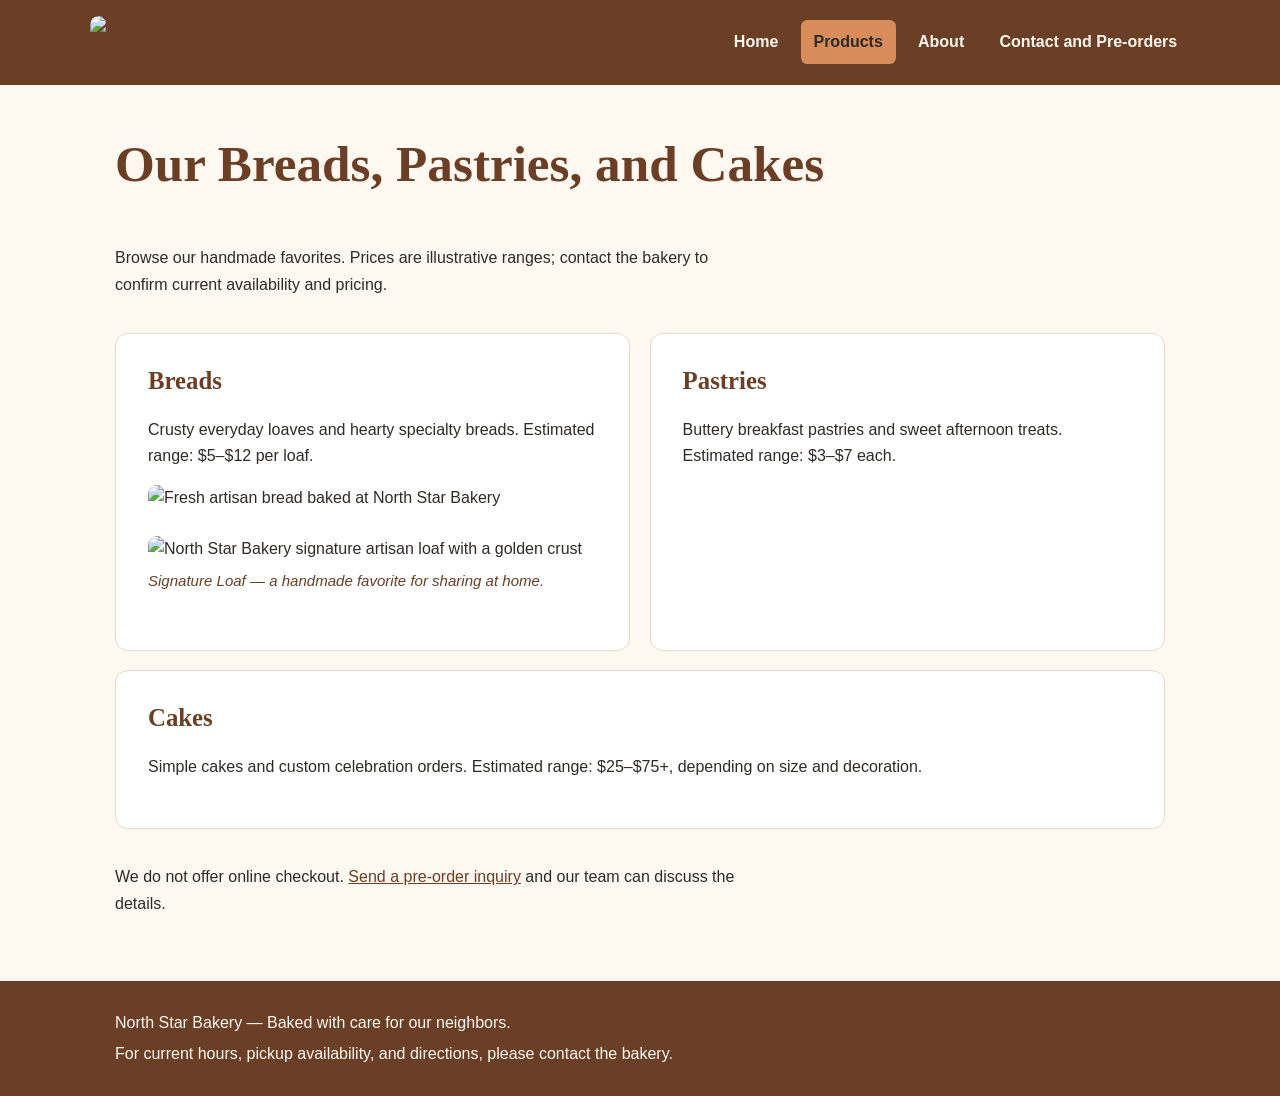
==== products.html @ b999ba4f "Add files via upload" ====
<!DOCTYPE html>
<html lang="en">
<head>
  <meta charset="UTF-8">
  <meta name="viewport" content="width=device-width, initial-scale=1.0">
  <meta name="description" content="North Star Bakery: neighborhood breads, pastries, cakes, and pre-order inquiries.">
  <title>Products | North Star Bakery</title>
  <link rel="stylesheet" href="styles.css">
</head>
<body>
<header>
  <a href="index.html"><img src="media/bakery-logo.png" alt="North Star Bakery logo" width="160"></a>
  <nav aria-label="Main navigation">
    <ul>
      <li><a href="index.html">Home</a></li>
      <li><a href="products.html" aria-current="page">Products</a></li>
      <li><a href="about.html">About</a></li>
      <li><a href="contact.html">Contact and Pre-orders</a></li>
    </ul>
  </nav>
</header>
<main>
  <h1>Our Breads, Pastries, and Cakes</h1>
  <p>Browse our handmade favorites. Prices are illustrative ranges; contact the bakery to confirm current availability and pricing.</p>
  <section aria-labelledby="breads">
    <h2 id="breads">Breads</h2>
    <p>Crusty everyday loaves and hearty specialty breads. Estimated range: $5–$12 per loaf.</p>
    <img src="media/bakery-bread.jpg" alt="Fresh artisan bread baked at North Star Bakery" width="600">
    <figure>
      <img src="media/bakery-signature-loaf.jpg" alt="North Star Bakery signature artisan loaf with a golden crust" width="600">
      <figcaption>Signature Loaf — a handmade favorite for sharing at home.</figcaption>
    </figure>
  </section>
  <section aria-labelledby="pastries">
    <h2 id="pastries">Pastries</h2>
    <p>Buttery breakfast pastries and sweet afternoon treats. Estimated range: $3–$7 each.</p>
  </section>
  <section aria-labelledby="cakes">
    <h2 id="cakes">Cakes</h2>
    <p>Simple cakes and custom celebration orders. Estimated range: $25–$75+, depending on size and decoration.</p>
  </section>
  <p>We do not offer online checkout. <a href="contact.html">Send a pre-order inquiry</a> and our team can discuss the details.</p>
</main>
<footer>
  <p>North Star Bakery — Baked with care for our neighbors.</p>
  <p>For current hours, pickup availability, and directions, please contact the bakery.</p>
</footer>
</body>
</html>
---- styles.css ----
/* North Star Bakery: mobile-first visual design */
:root { --cream:#FFF8F0; --brown:#6B3E26; --peach:#D88C5A; --charcoal:#2F2A26; }
* { box-sizing:border-box; }
html { font-size:16px; }
body { margin:0; background:var(--cream); color:var(--charcoal); font-family:Arial, Helvetica, sans-serif; line-height:1.65; }
a { color:var(--brown); }
a:hover, a:focus-visible { text-decoration-thickness:3px; }
header { background:var(--brown); padding:1rem max(1rem, calc((100vw - 1100px)/2)); display:flex; flex-direction:column; align-items:center; gap:.8rem; }
header img { display:block; max-width:150px; height:auto; }
nav { width:100%; }
nav ul { display:flex; flex-wrap:wrap; justify-content:center; gap:.4rem; list-style:none; margin:0; padding:0; }
nav a { display:block; padding:.55rem .8rem; border-radius:.4rem; color:var(--cream); font-weight:700; text-decoration:none; }
nav a:hover, nav a:focus-visible, nav a[aria-current="page"] { background:var(--peach); color:var(--charcoal); }
main { width:min(100% - 2rem, 1050px); margin:2rem auto 3rem; }
h1, h2 { font-family:Georgia, 'Times New Roman', serif; color:var(--brown); line-height:1.2; }
h1 { font-size:clamp(2rem, 5vw, 3.2rem); margin:0 0 1rem; }
h2 { font-size:1.55rem; margin-top:0; }
main > p { max-width:72ch; }
section { background:#fff; border:1px solid #ead7c5; border-radius:.8rem; padding:1.25rem; margin:1.25rem 0; }
img, video { max-width:100%; height:auto; border-radius:.55rem; }
picture { display:block; }
figure { margin:1.5rem 0; }
figcaption { font-size:.94rem; color:var(--brown); font-style:italic; margin-top:.45rem; }
form { max-width:760px; }
fieldset { border:1px solid var(--brown); border-radius:.55rem; padding:1rem; margin-bottom:1.25rem; }
legend { font-weight:700; color:var(--brown); padding:0 .4rem; }
label { font-weight:700; }
input, select, textarea { display:block; width:100%; max-width:100%; border:1px solid #7b6b5d; border-radius:.35rem; padding:.7rem; font:inherit; background:#fff; color:var(--charcoal); }
button { background:var(--brown); color:#fff; border:0; border-radius:.4rem; padding:.8rem 1.3rem; font:700 1rem Arial, sans-serif; cursor:pointer; }
button:hover, button:focus-visible { background:var(--charcoal); }
:focus-visible { outline:3px solid var(--peach); outline-offset:3px; }
footer { background:var(--brown); color:var(--cream); padding:1.5rem max(1rem, calc((100vw - 1050px)/2)); }
footer p { margin:.3rem 0; }
@media (min-width: 760px) {
  header { flex-direction:row; justify-content:space-between; }
  nav { width:auto; }
  nav ul { justify-content:flex-end; gap:.6rem; }
  main { margin-top:3rem; }
  section { padding:2rem; }
  main:has(> section) { display:flex; flex-wrap:wrap; gap:1.2rem; align-items:stretch; }
  main > h1, main > p { flex-basis:100%; }
  main > section { flex:1 1 43%; margin:0; }
  main > section:has(form) { flex-basis:100%; }
}
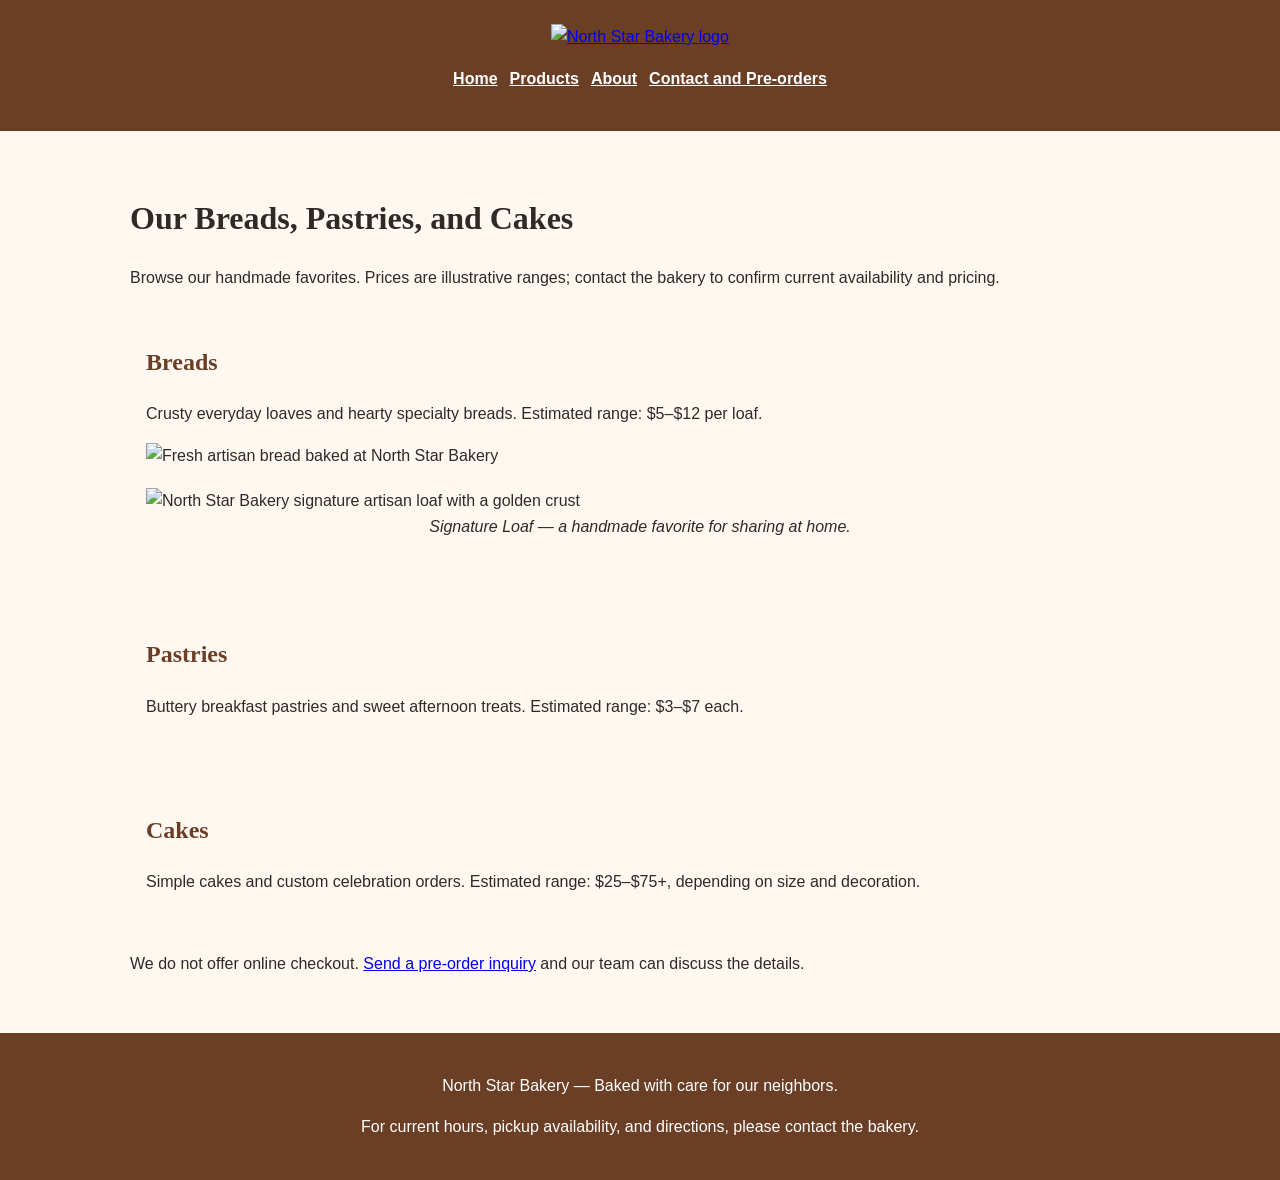
==== commit d4795e3e: "Update products.html" ====
--- a/products.html
+++ b/products.html
@@ -6,7 +6,7 @@
   <meta name="description" content="North Star Bakery: neighborhood breads, pastries, cakes, and pre-order inquiries.">
   <title>Products | North Star Bakery</title>
   <link rel="stylesheet" href="styles.css">
-</head>
+<script src="script.js" defer></script>
 <body>
 <header>
   <a href="index.html"><img src="media/bakery-logo.png" alt="North Star Bakery logo" width="160"></a>
--- a/styles.css
+++ b/styles.css
@@ -1,44 +1,128 @@
-/* North Star Bakery: mobile-first visual design */
-:root { --cream:#FFF8F0; --brown:#6B3E26; --peach:#D88C5A; --charcoal:#2F2A26; }
-* { box-sizing:border-box; }
-html { font-size:16px; }
-body { margin:0; background:var(--cream); color:var(--charcoal); font-family:Arial, Helvetica, sans-serif; line-height:1.65; }
-a { color:var(--brown); }
-a:hover, a:focus-visible { text-decoration-thickness:3px; }
-header { background:var(--brown); padding:1rem max(1rem, calc((100vw - 1100px)/2)); display:flex; flex-direction:column; align-items:center; gap:.8rem; }
-header img { display:block; max-width:150px; height:auto; }
-nav { width:100%; }
-nav ul { display:flex; flex-wrap:wrap; justify-content:center; gap:.4rem; list-style:none; margin:0; padding:0; }
-nav a { display:block; padding:.55rem .8rem; border-radius:.4rem; color:var(--cream); font-weight:700; text-decoration:none; }
-nav a:hover, nav a:focus-visible, nav a[aria-current="page"] { background:var(--peach); color:var(--charcoal); }
-main { width:min(100% - 2rem, 1050px); margin:2rem auto 3rem; }
-h1, h2 { font-family:Georgia, 'Times New Roman', serif; color:var(--brown); line-height:1.2; }
-h1 { font-size:clamp(2rem, 5vw, 3.2rem); margin:0 0 1rem; }
-h2 { font-size:1.55rem; margin-top:0; }
-main > p { max-width:72ch; }
-section { background:#fff; border:1px solid #ead7c5; border-radius:.8rem; padding:1.25rem; margin:1.25rem 0; }
-img, video { max-width:100%; height:auto; border-radius:.55rem; }
-picture { display:block; }
-figure { margin:1.5rem 0; }
-figcaption { font-size:.94rem; color:var(--brown); font-style:italic; margin-top:.45rem; }
-form { max-width:760px; }
-fieldset { border:1px solid var(--brown); border-radius:.55rem; padding:1rem; margin-bottom:1.25rem; }
-legend { font-weight:700; color:var(--brown); padding:0 .4rem; }
-label { font-weight:700; }
-input, select, textarea { display:block; width:100%; max-width:100%; border:1px solid #7b6b5d; border-radius:.35rem; padding:.7rem; font:inherit; background:#fff; color:var(--charcoal); }
-button { background:var(--brown); color:#fff; border:0; border-radius:.4rem; padding:.8rem 1.3rem; font:700 1rem Arial, sans-serif; cursor:pointer; }
-button:hover, button:focus-visible { background:var(--charcoal); }
-:focus-visible { outline:3px solid var(--peach); outline-offset:3px; }
-footer { background:var(--brown); color:var(--cream); padding:1.5rem max(1rem, calc((100vw - 1050px)/2)); }
-footer p { margin:.3rem 0; }
-@media (min-width: 760px) {
-  header { flex-direction:row; justify-content:space-between; }
-  nav { width:auto; }
-  nav ul { justify-content:flex-end; gap:.6rem; }
-  main { margin-top:3rem; }
-  section { padding:2rem; }
-  main:has(> section) { display:flex; flex-wrap:wrap; gap:1.2rem; align-items:stretch; }
-  main > h1, main > p { flex-basis:100%; }
-  main > section { flex:1 1 43%; margin:0; }
-  main > section:has(form) { flex-basis:100%; }
+
+:root {
+  --cream: #FFF8F0;
+  --brown: #6B3E26;
+  --peach: #D88C5A;
+  --charcoal: #2F2A26;
 }
+
+* {
+  box-sizing: border-box;
+}
+
+body {
+  margin: 0;
+  background: var(--cream);
+  color: var(--charcoal);
+  font-family: Arial, sans-serif;
+  line-height: 1.6;
+}
+
+header, footer {
+  background: var(--brown);
+  color: white;
+  padding: 24px;
+  text-align: center;
+}
+
+header h1 {
+  color: white;
+}
+
+nav ul {
+  display: flex;
+  flex-direction: column;
+  gap: 12px;
+  list-style: none;
+  padding: 0;
+}
+
+nav a {
+  color: white;
+  text-decoration: underline;
+  font-weight: bold;
+}
+
+nav a:hover,
+nav a:focus-visible {
+  color: #FFE1C9;
+}
+
+main {
+  max-width: 1100px;
+  margin: auto;
+  padding: 24px;
+}
+
+h1, h2, h3 {
+  font-family: Georgia, serif;
+}
+
+h2, h3 {
+  color: var(--brown);
+}
+
+section, article {
+  margin-bottom: 24px;
+}
+
+img, video {
+  max-width: 100%;
+  height: auto;
+}
+
+figure {
+  margin: 20px 0;
+}
+
+figcaption {
+  font-style: italic;
+  text-align: center;
+}
+
+input, select, textarea {
+  display: block;
+  width: 100%;
+  padding: 12px;
+  margin-bottom: 16px;
+  font: inherit;
+}
+
+button {
+  background: var(--brown);
+  color: white;
+  border: none;
+  padding: 12px 20px;
+  cursor: pointer;
+  font: inherit;
+}
+
+button:hover {
+  background: var(--charcoal);
+}
+
+button:focus-visible,
+a:focus-visible {
+  outline: 3px solid var(--peach);
+  outline-offset: 3px;
+}
+
+fieldset {
+  border: 2px solid var(--brown);
+  padding: 20px;
+}
+
+@media (min-width: 768px) {
+  nav ul {
+    flex-direction: row;
+    justify-content: center;
+  }
+
+  main {
+    padding: 40px;
+  }
+
+  section, article {
+    padding: 16px;
+  }
+}
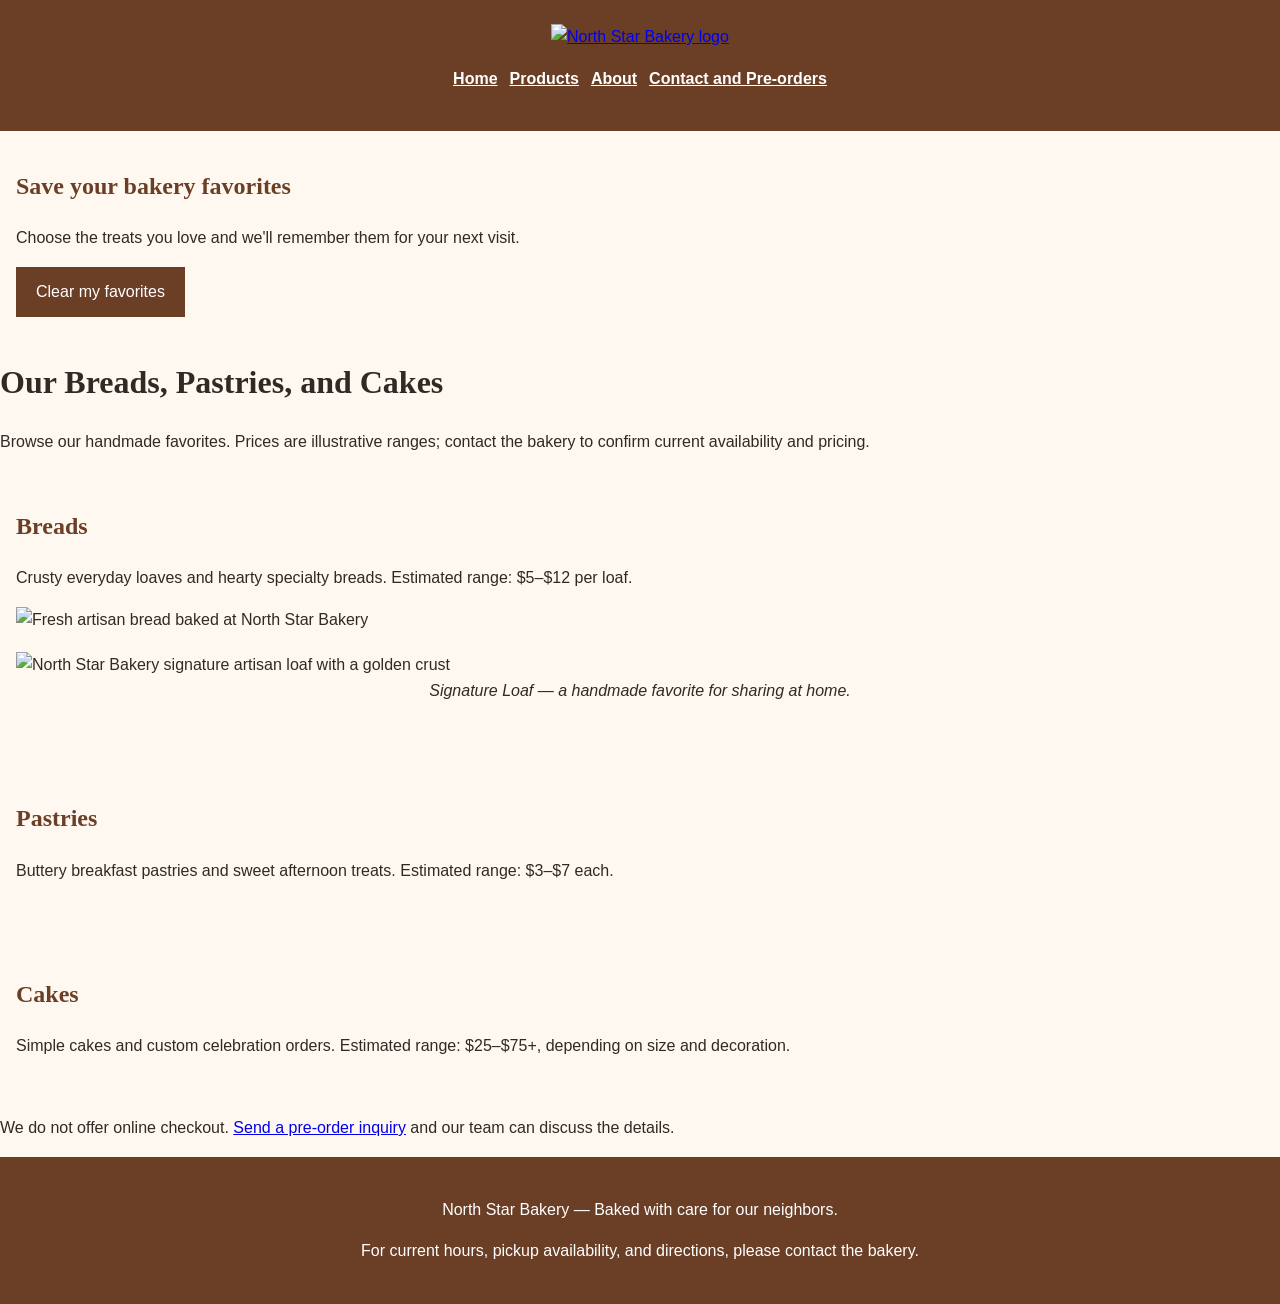
==== commit f83f416e: "Update products.html" ====
--- a/products.html
+++ b/products.html
@@ -6,7 +6,7 @@
   <meta name="description" content="North Star Bakery: neighborhood breads, pastries, cakes, and pre-order inquiries.">
   <title>Products | North Star Bakery</title>
   <link rel="stylesheet" href="styles.css">
-<script src="script.js" defer></script>
+</head>
 <body>
 <header>
   <a href="index.html"><img src="media/bakery-logo.png" alt="North Star Bakery logo" width="160"></a>
@@ -19,7 +19,20 @@
     </ul>
   </nav>
 </header>
-<main>
+<section aria-labelledby="favorites-heading">
+  <h2 id="favorites-heading">
+    Save your bakery favorites
+  </h2>
+  <p>
+    Choose the treats you love and we'll
+    remember them for your next visit.
+  </p>
+  <div id="favorites-list"></div>
+  <p id="favorites-summary" aria-live="polite"></p>
+  <button type="button" id="clear-favorites">
+    Clear my favorites
+  </button>
+</section>
   <h1>Our Breads, Pastries, and Cakes</h1>
   <p>Browse our handmade favorites. Prices are illustrative ranges; contact the bakery to confirm current availability and pricing.</p>
   <section aria-labelledby="breads">
@@ -45,5 +58,6 @@
   <p>North Star Bakery — Baked with care for our neighbors.</p>
   <p>For current hours, pickup availability, and directions, please contact the bakery.</p>
 </footer>
-</body>
+
+<script src="script.js" defer></script>
 </html>
